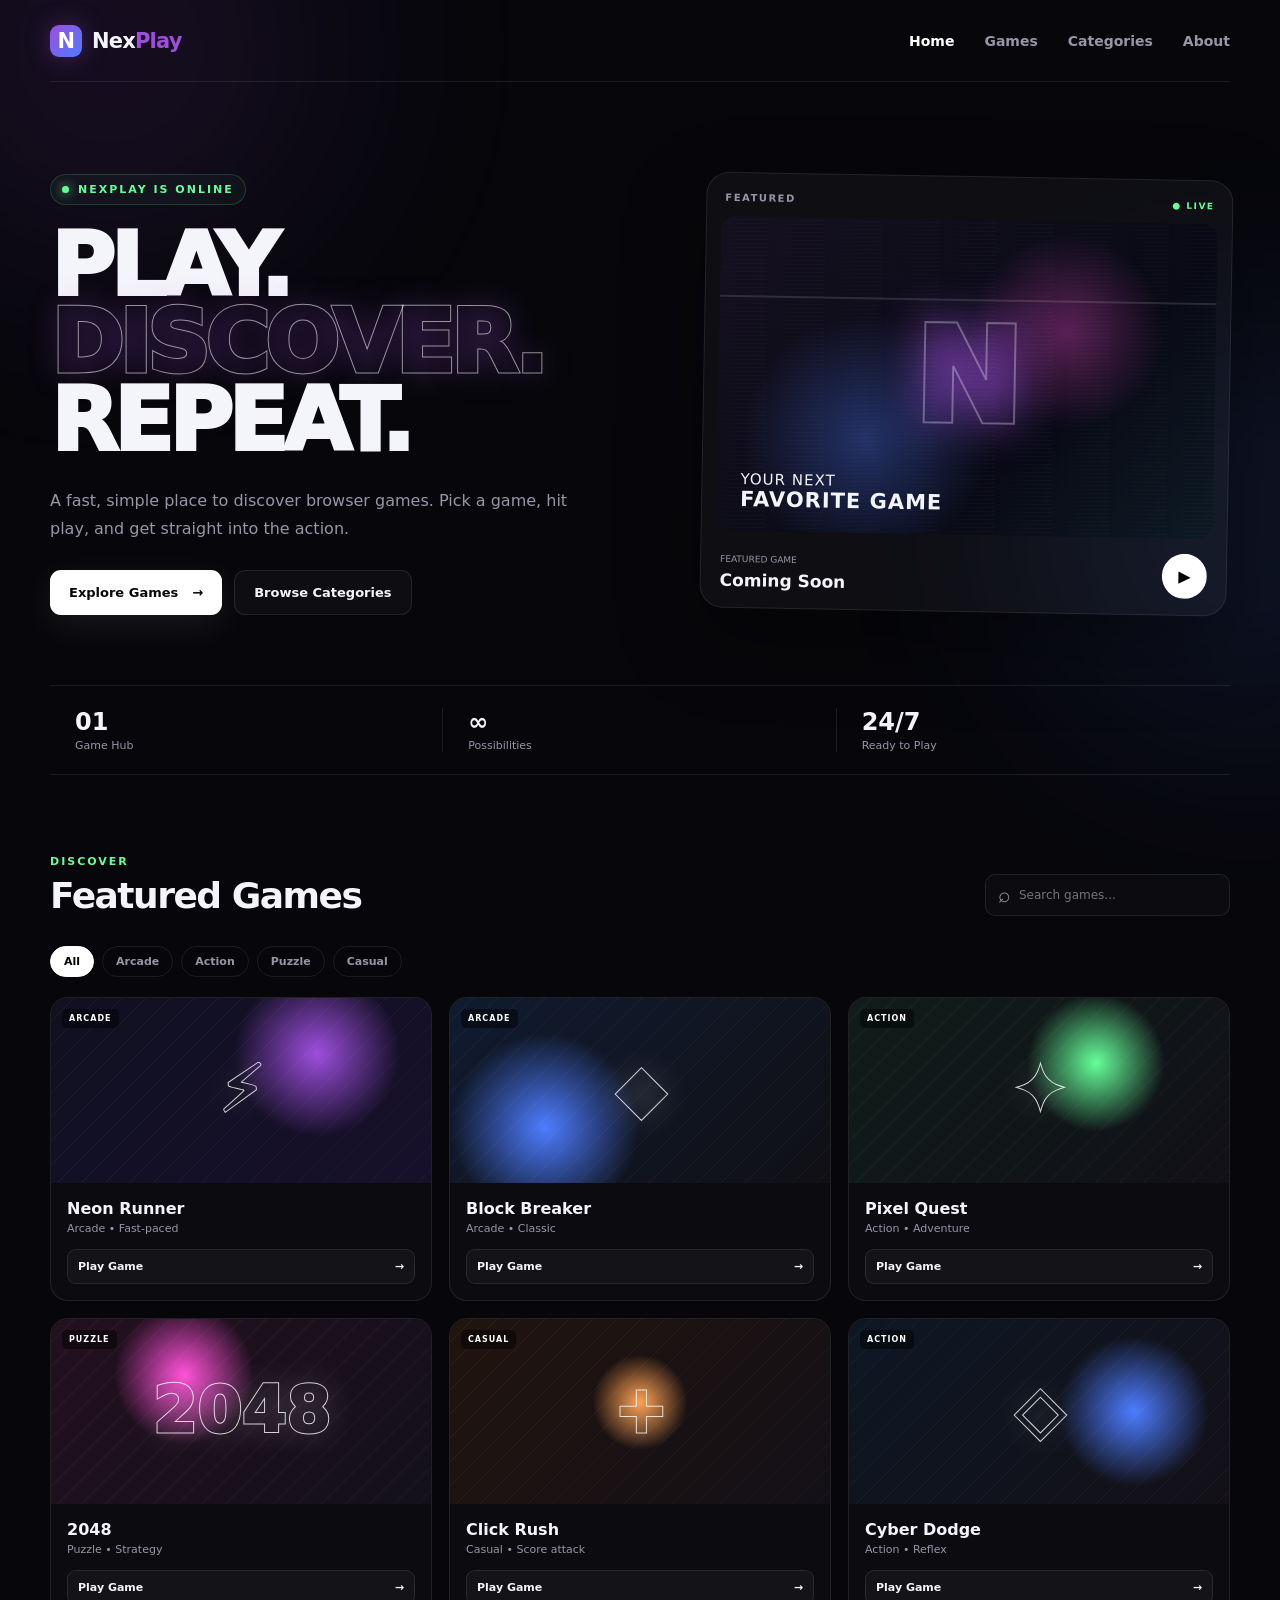
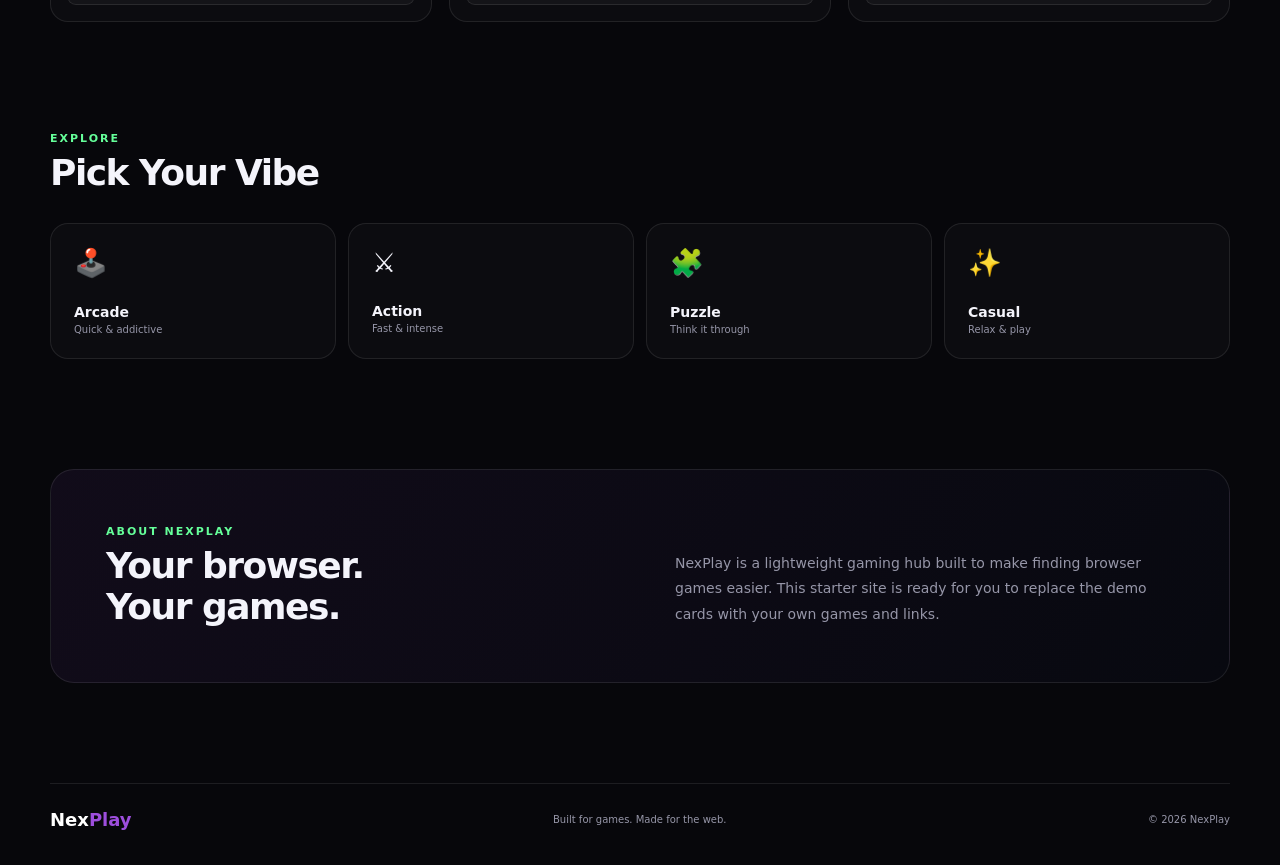
==== index.html @ cc11c714 "Add files via upload" ====
<!DOCTYPE html>
<html lang="en">
<head>
  <meta charset="UTF-8">
  <meta name="viewport" content="width=device-width, initial-scale=1.0">
  <meta name="description" content="NexPlay - a clean, fast browser gaming hub.">
  <title>NexPlay | Browser Games</title>
  <link rel="stylesheet" href="style.css">
</head>
<body>
  <div class="background-grid"></div>
  <div class="glow glow-one"></div>
  <div class="glow glow-two"></div>

  <header class="navbar">
    <a class="logo" href="#top" aria-label="NexPlay home">
      <span class="logo-mark">N</span>
      <span>Nex<span>Play</span></span>
    </a>

    <nav class="nav-links" aria-label="Main navigation">
      <a class="active" href="#top">Home</a>
      <a href="#games">Games</a>
      <a href="#categories">Categories</a>
      <a href="#about">About</a>
    </nav>

    <button class="mobile-menu" id="mobileMenu" aria-label="Open menu" aria-expanded="false">☰</button>
  </header>

  <main id="top">
    <section class="hero">
      <div class="hero-content">
        <div class="eyebrow"><span class="status-dot"></span> NEXPLAY IS ONLINE</div>
        <h1>PLAY.<br><span>DISCOVER.</span><br>REPEAT.</h1>
        <p>
          A fast, simple place to discover browser games.
          Pick a game, hit play, and get straight into the action.
        </p>
        <div class="hero-buttons">
          <a class="button primary" href="#games">Explore Games <span>→</span></a>
          <a class="button secondary" href="#categories">Browse Categories</a>
        </div>
      </div>

      <div class="hero-card">
        <div class="card-top">
          <span>FEATURED</span>
          <span class="live-pill">● LIVE</span>
        </div>
        <div class="hero-game-art">
          <div class="scanline"></div>
          <div class="pixel-n">N</div>
          <div class="hero-game-title">YOUR NEXT<br><strong>FAVORITE GAME</strong></div>
        </div>
        <div class="hero-card-bottom">
          <div>
            <small>FEATURED GAME</small>
            <h3>Coming Soon</h3>
          </div>
          <button class="play-circle" id="featuredButton" aria-label="Play featured game">▶</button>
        </div>
      </div>
    </section>

    <section class="stats">
      <div><strong>01</strong><span>Game Hub</span></div>
      <div><strong>∞</strong><span>Possibilities</span></div>
      <div><strong>24/7</strong><span>Ready to Play</span></div>
    </section>

    <section class="section" id="games">
      <div class="section-heading">
        <div>
          <p class="section-label">DISCOVER</p>
          <h2>Featured Games</h2>
        </div>
        <div class="search-wrap">
          <span>⌕</span>
          <input id="gameSearch" type="search" placeholder="Search games..." aria-label="Search games">
        </div>
      </div>

      <div class="filter-row" id="categories">
        <button class="filter active" data-category="all">All</button>
        <button class="filter" data-category="arcade">Arcade</button>
        <button class="filter" data-category="action">Action</button>
        <button class="filter" data-category="puzzle">Puzzle</button>
        <button class="filter" data-category="casual">Casual</button>
      </div>

      <div class="game-grid" id="gameGrid">
        <article class="game-card" data-title="Neon Runner" data-category="arcade action">
          <div class="game-thumbnail neon">
            <span class="game-icon">⚡</span>
            <span class="tag">ARCADE</span>
          </div>
          <div class="game-info">
            <h3>Neon Runner</h3>
            <p>Arcade • Fast-paced</p>
            <button class="card-button" data-game="Neon Runner">Play Game <span>→</span></button>
          </div>
        </article>

        <article class="game-card" data-title="Block Breaker" data-category="arcade">
          <div class="game-thumbnail blocks">
            <span class="game-icon">◆</span>
            <span class="tag">ARCADE</span>
          </div>
          <div class="game-info">
            <h3>Block Breaker</h3>
            <p>Arcade • Classic</p>
            <button class="card-button" data-game="Block Breaker">Play Game <span>→</span></button>
          </div>
        </article>

        <article class="game-card" data-title="Pixel Quest" data-category="action">
          <div class="game-thumbnail quest">
            <span class="game-icon">✦</span>
            <span class="tag">ACTION</span>
          </div>
          <div class="game-info">
            <h3>Pixel Quest</h3>
            <p>Action • Adventure</p>
            <button class="card-button" data-game="Pixel Quest">Play Game <span>→</span></button>
          </div>
        </article>

        <article class="game-card" data-title="2048" data-category="puzzle">
          <div class="game-thumbnail puzzle">
            <span class="game-icon">2048</span>
            <span class="tag">PUZZLE</span>
          </div>
          <div class="game-info">
            <h3>2048</h3>
            <p>Puzzle • Strategy</p>
            <button class="card-button" data-game="2048">Play Game <span>→</span></button>
          </div>
        </article>

        <article class="game-card" data-title="Click Rush" data-category="casual">
          <div class="game-thumbnail click">
            <span class="game-icon">+</span>
            <span class="tag">CASUAL</span>
          </div>
          <div class="game-info">
            <h3>Click Rush</h3>
            <p>Casual • Score attack</p>
            <button class="card-button" data-game="Click Rush">Play Game <span>→</span></button>
          </div>
        </article>

        <article class="game-card" data-title="Cyber Dodge" data-category="action arcade">
          <div class="game-thumbnail cyber">
            <span class="game-icon">◇</span>
            <span class="tag">ACTION</span>
          </div>
          <div class="game-info">
            <h3>Cyber Dodge</h3>
            <p>Action • Reflex</p>
            <button class="card-button" data-game="Cyber Dodge">Play Game <span>→</span></button>
          </div>
        </article>
      </div>

      <div class="no-results" id="noResults" hidden>
        <div>🔎</div>
        <h3>No games found</h3>
        <p>Try another search or category.</p>
      </div>
    </section>

    <section class="section categories-section">
      <div class="section-heading">
        <div>
          <p class="section-label">EXPLORE</p>
          <h2>Pick Your Vibe</h2>
        </div>
      </div>
      <div class="category-grid">
        <button class="category-card" data-category-jump="arcade"><span>🕹️</span><b>Arcade</b><small>Quick & addictive</small></button>
        <button class="category-card" data-category-jump="action"><span>⚔️</span><b>Action</b><small>Fast & intense</small></button>
        <button class="category-card" data-category-jump="puzzle"><span>🧩</span><b>Puzzle</b><small>Think it through</small></button>
        <button class="category-card" data-category-jump="casual"><span>✨</span><b>Casual</b><small>Relax & play</small></button>
      </div>
    </section>

    <section class="about" id="about">
      <div>
        <p class="section-label">ABOUT NEXPLAY</p>
        <h2>Your browser.<br>Your games.</h2>
      </div>
      <p>
        NexPlay is a lightweight gaming hub built to make finding browser games
        easier. This starter site is ready for you to replace the demo cards
        with your own games and links.
      </p>
    </section>
  </main>

  <footer>
    <div class="footer-logo">Nex<span>Play</span></div>
    <p>Built for games. Made for the web.</p>
    <span>© <span id="year"></span> NexPlay</span>
  </footer>

  <div class="toast" id="toast" role="status" aria-live="polite"></div>

  <script src="script.js"></script>
</body>
</html>
---- style.css ----
:root {
  --bg: #07070b;
  --panel: #0e0e15;
  --panel-2: #12121b;
  --text: #f4f4fb;
  --muted: #9696a8;
  --line: rgba(255,255,255,.09);
  --purple: #9d4edd;
  --blue: #4d7cff;
  --green: #65ff9a;
  --pink: #ff4fd8;
  --radius: 18px;
}

* { box-sizing: border-box; margin: 0; padding: 0; }

html { scroll-behavior: smooth; }

body {
  min-height: 100vh;
  background: var(--bg);
  color: var(--text);
  font-family: Inter, ui-sans-serif, system-ui, -apple-system, BlinkMacSystemFont, "Segoe UI", sans-serif;
  overflow-x: hidden;
}

button, input { font: inherit; }
button { color: inherit; }

.background-grid {
  position: fixed;
  inset: 0;
  z-index: -5;
  opacity: .22;
  background-image:
    linear-gradient(rgba(255,255,255,.035) 1px, transparent 1px),
    linear-gradient(90deg, rgba(255,255,255,.035) 1px, transparent 1px);
  background-size: 45px 45px;
  mask-image: linear-gradient(to bottom, black, transparent 80%);
}

.glow {
  position: fixed;
  width: 420px;
  height: 420px;
  border-radius: 50%;
  filter: blur(120px);
  opacity: .12;
  pointer-events: none;
  z-index: -4;
}

.glow-one { background: var(--purple); top: -160px; left: -100px; }
.glow-two { background: var(--blue); top: 35%; right: -180px; }

.navbar {
  width: min(1180px, calc(100% - 40px));
  margin: 0 auto;
  height: 82px;
  display: flex;
  align-items: center;
  justify-content: space-between;
  border-bottom: 1px solid var(--line);
}

.logo {
  display: flex;
  align-items: center;
  gap: 10px;
  color: var(--text);
  text-decoration: none;
  font-size: 21px;
  font-weight: 900;
  letter-spacing: -.8px;
}

.logo > span:last-child span,
.footer-logo span { color: var(--purple); }

.logo-mark {
  display: grid;
  place-items: center;
  width: 32px;
  height: 32px;
  border-radius: 9px;
  background: linear-gradient(135deg, var(--purple), var(--blue));
  color: white;
  box-shadow: 0 0 25px rgba(157,78,221,.35);
}

.nav-links { display: flex; gap: 30px; }

.nav-links a {
  color: var(--muted);
  text-decoration: none;
  font-size: 14px;
  font-weight: 700;
  transition: .2s ease;
}

.nav-links a:hover,
.nav-links a.active { color: white; }

.mobile-menu {
  display: none;
  border: 0;
  background: transparent;
  font-size: 24px;
  cursor: pointer;
}

.hero {
  width: min(1180px, calc(100% - 40px));
  margin: 0 auto;
  padding: 92px 0 70px;
  min-height: 600px;
  display: grid;
  grid-template-columns: 1.05fr .95fr;
  gap: 70px;
  align-items: center;
}

.eyebrow, .section-label {
  color: var(--green);
  font-size: 11px;
  font-weight: 900;
  letter-spacing: 2px;
}

.eyebrow {
  display: inline-flex;
  gap: 9px;
  align-items: center;
  padding: 8px 11px;
  border: 1px solid rgba(101,255,154,.18);
  background: rgba(101,255,154,.04);
  border-radius: 999px;
}

.status-dot {
  width: 7px;
  height: 7px;
  background: var(--green);
  border-radius: 50%;
  box-shadow: 0 0 12px var(--green);
}

.hero h1 {
  margin-top: 22px;
  font-size: clamp(54px, 7vw, 88px);
  line-height: .88;
  letter-spacing: -5px;
  font-weight: 950;
}

.hero h1 span {
  color: transparent;
  -webkit-text-stroke: 1px rgba(255,255,255,.55);
  text-shadow: 0 0 30px rgba(157,78,221,.25);
}

.hero-content > p {
  max-width: 560px;
  color: var(--muted);
  line-height: 1.7;
  margin: 28px 0;
  font-size: 16px;
}

.hero-buttons { display: flex; gap: 12px; flex-wrap: wrap; }

.button {
  display: inline-flex;
  align-items: center;
  gap: 14px;
  padding: 14px 19px;
  border-radius: 11px;
  text-decoration: none;
  font-size: 13px;
  font-weight: 850;
  transition: transform .2s, box-shadow .2s;
}

.button:hover { transform: translateY(-2px); }

.button.primary {
  background: white;
  color: #08080b;
  box-shadow: 0 10px 35px rgba(255,255,255,.08);
}

.button.secondary {
  border: 1px solid var(--line);
  color: var(--text);
  background: rgba(255,255,255,.03);
}

.hero-card {
  padding: 14px;
  border: 1px solid var(--line);
  background: rgba(255,255,255,.035);
  border-radius: 23px;
  box-shadow: 0 30px 80px rgba(0,0,0,.35);
  transform: rotate(1deg);
}

.card-top, .hero-card-bottom {
  display: flex;
  justify-content: space-between;
  align-items: center;
}

.card-top {
  padding: 5px 4px 13px;
  color: var(--muted);
  font-size: 10px;
  font-weight: 900;
  letter-spacing: 1.5px;
}

.live-pill {
  color: var(--green);
  font-size: 9px;
}

.hero-game-art {
  height: 315px;
  border-radius: 15px;
  position: relative;
  overflow: hidden;
  display: grid;
  place-items: center;
  background:
    radial-gradient(circle at 70% 35%, rgba(255,79,216,.32), transparent 24%),
    radial-gradient(circle at 30% 70%, rgba(77,124,255,.34), transparent 30%),
    linear-gradient(135deg, #151020, #090a15 65%, #0d1a24);
}

.hero-game-art::before {
  content: "";
  position: absolute;
  inset: 0;
  background: repeating-linear-gradient(0deg, transparent 0 3px, rgba(255,255,255,.025) 4px);
}

.scanline {
  position: absolute;
  width: 100%;
  height: 2px;
  top: 25%;
  background: rgba(255,255,255,.12);
  animation: scan 4s linear infinite;
}

@keyframes scan {
  from { transform: translateY(-100px); }
  to { transform: translateY(250px); }
}

.pixel-n {
  font-size: 130px;
  line-height: 1;
  font-weight: 950;
  color: transparent;
  -webkit-text-stroke: 2px rgba(255,255,255,.3);
  text-shadow: 0 0 45px rgba(157,78,221,.7);
}

.hero-game-title {
  position: absolute;
  left: 24px;
  bottom: 20px;
  font-size: 15px;
  line-height: 1.1;
  letter-spacing: 1px;
}

.hero-game-title strong { font-size: 21px; }

.hero-card-bottom { padding: 15px 5px 2px; }
.hero-card-bottom small { color: var(--muted); font-size: 9px; }
.hero-card-bottom h3 { margin-top: 4px; font-size: 17px; }

.play-circle {
  width: 45px;
  height: 45px;
  border: 1px solid var(--line);
  border-radius: 50%;
  background: white;
  color: black;
  cursor: pointer;
  transition: .2s;
}

.play-circle:hover { transform: scale(1.07); }

.stats {
  width: min(1180px, calc(100% - 40px));
  margin: 0 auto 80px;
  padding: 22px 0;
  border-top: 1px solid var(--line);
  border-bottom: 1px solid var(--line);
  display: grid;
  grid-template-columns: repeat(3, 1fr);
}

.stats div {
  display: flex;
  flex-direction: column;
  gap: 3px;
  padding: 0 25px;
  border-right: 1px solid var(--line);
}

.stats div:last-child { border: 0; }
.stats strong { font-size: 24px; }
.stats span { color: var(--muted); font-size: 11px; }

.section {
  width: min(1180px, calc(100% - 40px));
  margin: 0 auto 110px;
}

.section-heading {
  display: flex;
  justify-content: space-between;
  align-items: end;
  gap: 20px;
  margin-bottom: 30px;
}

.section-label { margin-bottom: 7px; }
.section h2, .about h2 { font-size: 36px; letter-spacing: -1.5px; }

.search-wrap {
  width: 245px;
  height: 42px;
  display: flex;
  align-items: center;
  gap: 8px;
  padding: 0 12px;
  border: 1px solid var(--line);
  background: rgba(255,255,255,.025);
  border-radius: 10px;
}

.search-wrap span { color: var(--muted); font-size: 21px; }
.search-wrap input {
  width: 100%;
  border: 0;
  outline: 0;
  color: white;
  background: transparent;
  font-size: 12px;
}

.filter-row {
  display: flex;
  gap: 8px;
  flex-wrap: wrap;
  margin-bottom: 20px;
}

.filter {
  border: 1px solid var(--line);
  background: transparent;
  color: var(--muted);
  padding: 8px 13px;
  border-radius: 999px;
  cursor: pointer;
  font-size: 11px;
  font-weight: 800;
  transition: .2s;
}

.filter:hover, .filter.active {
  background: white;
  color: black;
  border-color: white;
}

.game-grid {
  display: grid;
  grid-template-columns: repeat(3, 1fr);
  gap: 17px;
}

.game-card {
  overflow: hidden;
  border: 1px solid var(--line);
  border-radius: var(--radius);
  background: rgba(255,255,255,.025);
  transition: transform .25s, border-color .25s, background .25s;
}

.game-card:hover {
  transform: translateY(-5px);
  border-color: rgba(157,78,221,.4);
  background: rgba(255,255,255,.045);
}

.game-thumbnail {
  height: 185px;
  position: relative;
  overflow: hidden;
  display: grid;
  place-items: center;
}

.game-thumbnail::after {
  content: "";
  position: absolute;
  inset: 0;
  background: repeating-linear-gradient(135deg, transparent 0 15px, rgba(255,255,255,.025) 16px 17px);
}

.game-thumbnail.neon { background: radial-gradient(circle at 70% 30%, #9d4edd, transparent 28%), linear-gradient(135deg,#101021,#17102b); }
.game-thumbnail.blocks { background: radial-gradient(circle at 25% 70%, #4d7cff, transparent 30%), linear-gradient(135deg,#101b30,#101015); }
.game-thumbnail.quest { background: radial-gradient(circle at 65% 35%, #65ff9a, transparent 25%), linear-gradient(135deg,#101d1a,#111017); }
.game-thumbnail.puzzle { background: radial-gradient(circle at 35% 30%, #ff4fd8, transparent 25%), linear-gradient(135deg,#24101f,#13101c); }
.game-thumbnail.click { background: radial-gradient(circle at 50% 45%, #ff9e4d, transparent 22%), linear-gradient(135deg,#21140e,#131017); }
.game-thumbnail.cyber { background: radial-gradient(circle at 75% 50%, #4d7cff, transparent 25%), linear-gradient(135deg,#0d1724,#131017); }

.game-icon {
  position: relative;
  z-index: 1;
  font-size: 64px;
  font-weight: 950;
  color: transparent;
  -webkit-text-stroke: 1px rgba(255,255,255,.8);
  text-shadow: 0 0 35px rgba(255,255,255,.15);
}

.tag {
  position: absolute;
  z-index: 2;
  top: 11px;
  left: 11px;
  padding: 5px 7px;
  border-radius: 5px;
  background: rgba(0,0,0,.45);
  backdrop-filter: blur(8px);
  color: white;
  font-size: 8px;
  font-weight: 900;
  letter-spacing: 1px;
}

.game-info { padding: 16px; }
.game-info h3 { font-size: 16px; }
.game-info p { margin-top: 4px; color: var(--muted); font-size: 11px; }

.card-button {
  width: 100%;
  margin-top: 14px;
  border: 1px solid var(--line);
  background: rgba(255,255,255,.035);
  border-radius: 9px;
  padding: 10px;
  cursor: pointer;
  font-size: 11px;
  font-weight: 800;
  text-align: left;
  transition: .2s;
}

.card-button span { float: right; }
.card-button:hover { background: white; color: black; }

.no-results {
  text-align: center;
  padding: 70px 20px;
  border: 1px dashed var(--line);
  border-radius: var(--radius);
}

.no-results div { font-size: 35px; }
.no-results h3 { margin-top: 10px; }
.no-results p { color: var(--muted); margin-top: 5px; }

.categories-section { margin-bottom: 110px; }

.category-grid {
  display: grid;
  grid-template-columns: repeat(4, 1fr);
  gap: 12px;
}

.category-card {
  text-align: left;
  padding: 23px;
  border: 1px solid var(--line);
  background: rgba(255,255,255,.025);
  border-radius: var(--radius);
  cursor: pointer;
  transition: .2s;
}

.category-card:hover {
  transform: translateY(-3px);
  border-color: rgba(101,255,154,.3);
}

.category-card span { font-size: 27px; display: block; margin-bottom: 25px; }
.category-card b { display: block; font-size: 14px; }
.category-card small { display: block; color: var(--muted); margin-top: 4px; font-size: 10px; }

.about {
  width: min(1180px, calc(100% - 40px));
  margin: 0 auto 100px;
  padding: 55px;
  display: grid;
  grid-template-columns: 1fr 1fr;
  gap: 70px;
  border: 1px solid var(--line);
  border-radius: 24px;
  background: linear-gradient(120deg, rgba(157,78,221,.07), rgba(77,124,255,.025));
}

.about > p {
  align-self: end;
  color: var(--muted);
  line-height: 1.8;
  font-size: 14px;
}

footer {
  width: min(1180px, calc(100% - 40px));
  margin: 0 auto;
  padding: 25px 0 35px;
  border-top: 1px solid var(--line);
  display: flex;
  align-items: center;
  justify-content: space-between;
  color: var(--muted);
  font-size: 10px;
}

.footer-logo { color: white; font-size: 18px; font-weight: 900; }

.toast {
  position: fixed;
  left: 50%;
  bottom: 25px;
  transform: translate(-50%, 100px);
  padding: 12px 17px;
  border: 1px solid var(--line);
  background: #12121a;
  border-radius: 10px;
  color: white;
  font-size: 12px;
  opacity: 0;
  transition: .3s;
  z-index: 20;
}

.toast.show {
  transform: translate(-50%, 0);
  opacity: 1;
}

@media (max-width: 850px) {
  .nav-links {
    display: none;
    position: absolute;
    top: 72px;
    right: 20px;
    padding: 15px;
    flex-direction: column;
    background: #0c0c12;
    border: 1px solid var(--line);
    border-radius: 12px;
    z-index: 10;
  }

  .nav-links.open { display: flex; }
  .mobile-menu { display: block; }

  .hero {
    grid-template-columns: 1fr;
    gap: 45px;
    padding-top: 65px;
  }

  .hero-card { max-width: 600px; width: 100%; margin: auto; }
  .game-grid { grid-template-columns: repeat(2, 1fr); }
  .category-grid { grid-template-columns: repeat(2, 1fr); }
  .about { grid-template-columns: 1fr; gap: 25px; }
}

@media (max-width: 560px) {
  .navbar, .hero, .section, .stats, .about, footer { width: min(100% - 28px, 1180px); }
  .hero h1 { font-size: 56px; letter-spacing: -3px; }
  .hero-game-art { height: 250px; }
  .stats { grid-template-columns: 1fr; gap: 15px; }
  .stats div { border-right: 0; padding: 0; }
  .section-heading { align-items: start; flex-direction: column; }
  .search-wrap { width: 100%; }
  .game-grid, .category-grid { grid-template-columns: 1fr; }
  .about { padding: 30px; }
  footer { flex-direction: column; gap: 10px; text-align: center; }
}
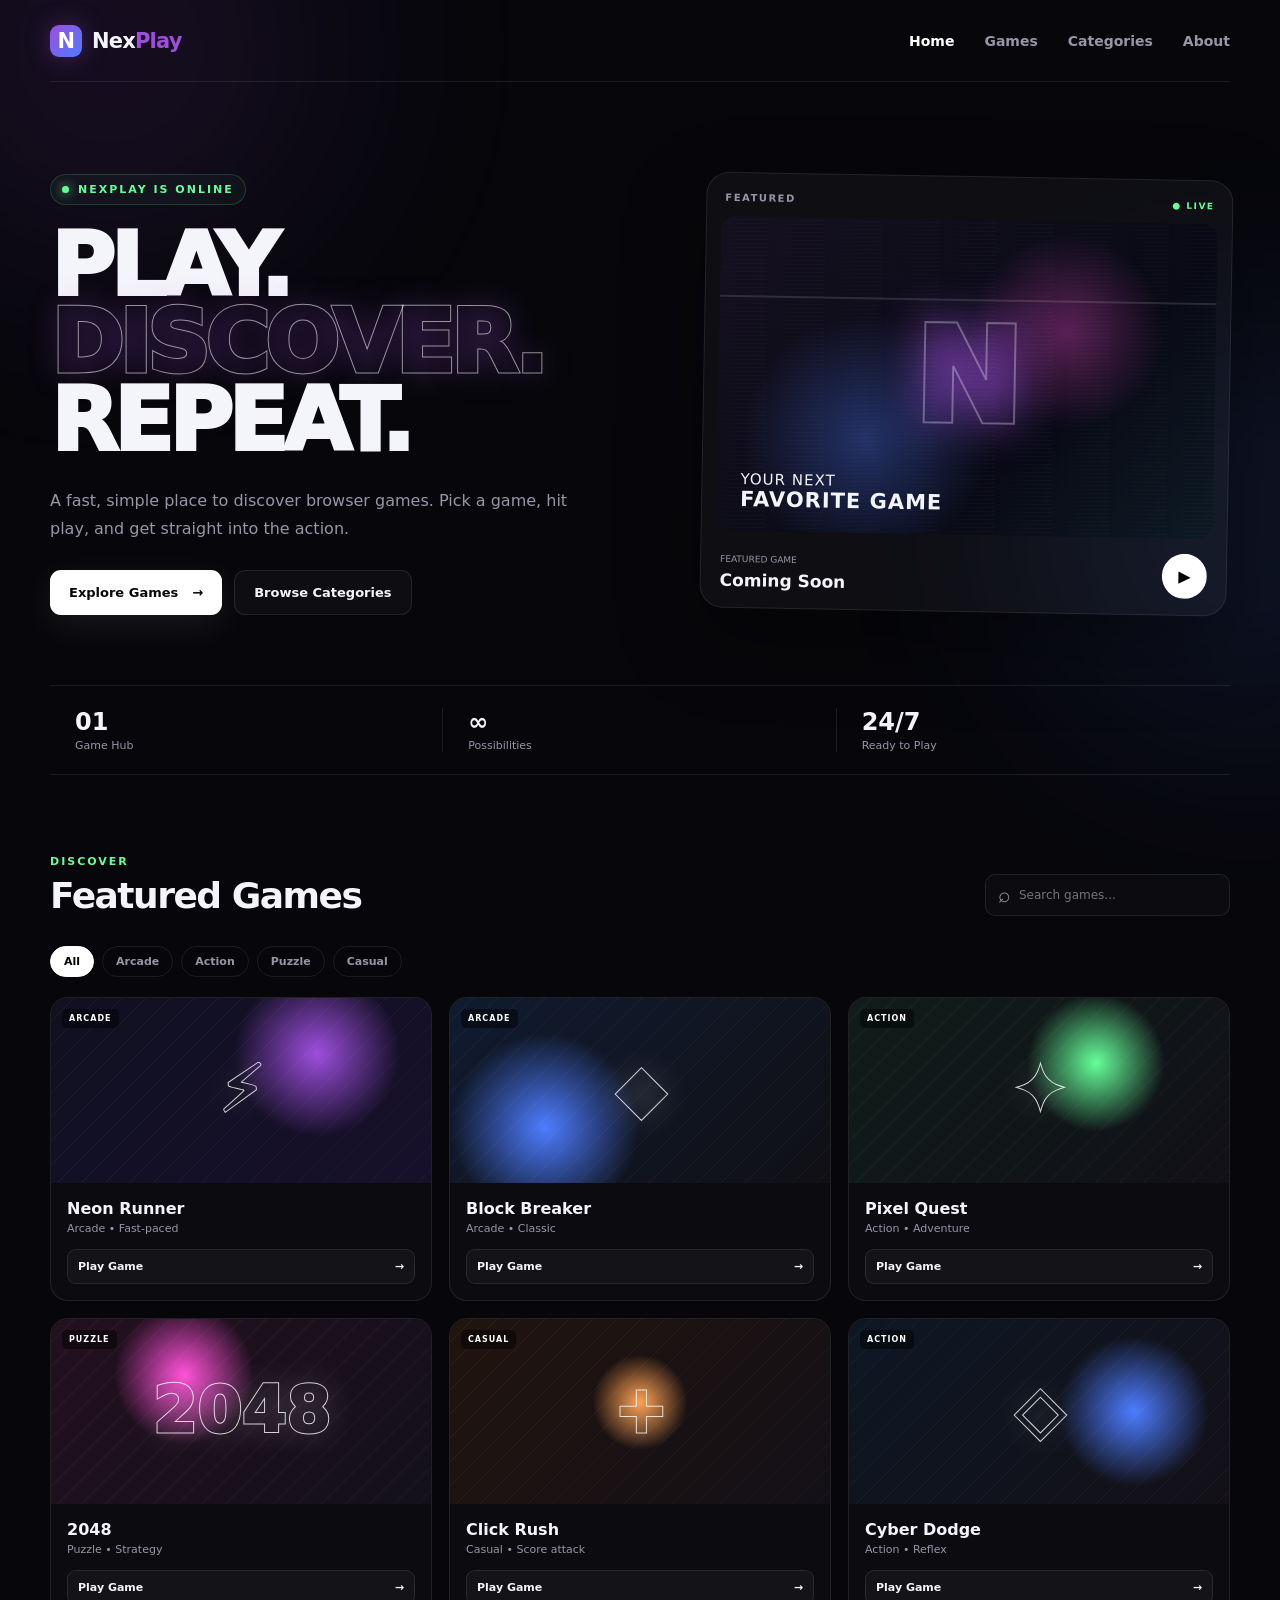
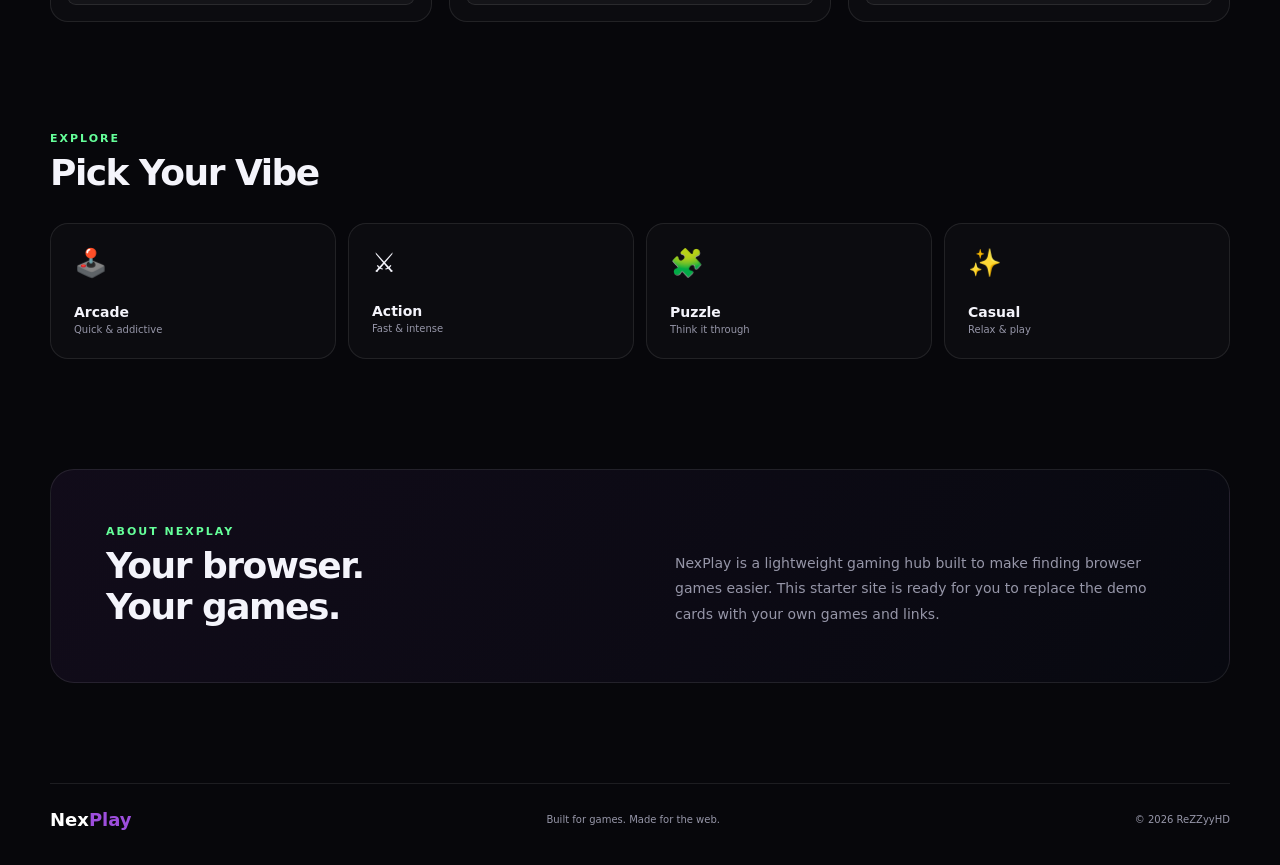
==== commit da3c05bd: "Update index.html" ====
--- a/index.html
+++ b/index.html
@@ -201,7 +201,7 @@
   <footer>
     <div class="footer-logo">Nex<span>Play</span></div>
     <p>Built for games. Made for the web.</p>
-    <span>© <span id="year"></span> NexPlay</span>
+    <span>© <span id="year"></span> ReZZyyHD</span>
   </footer>
 
   <div class="toast" id="toast" role="status" aria-live="polite"></div>
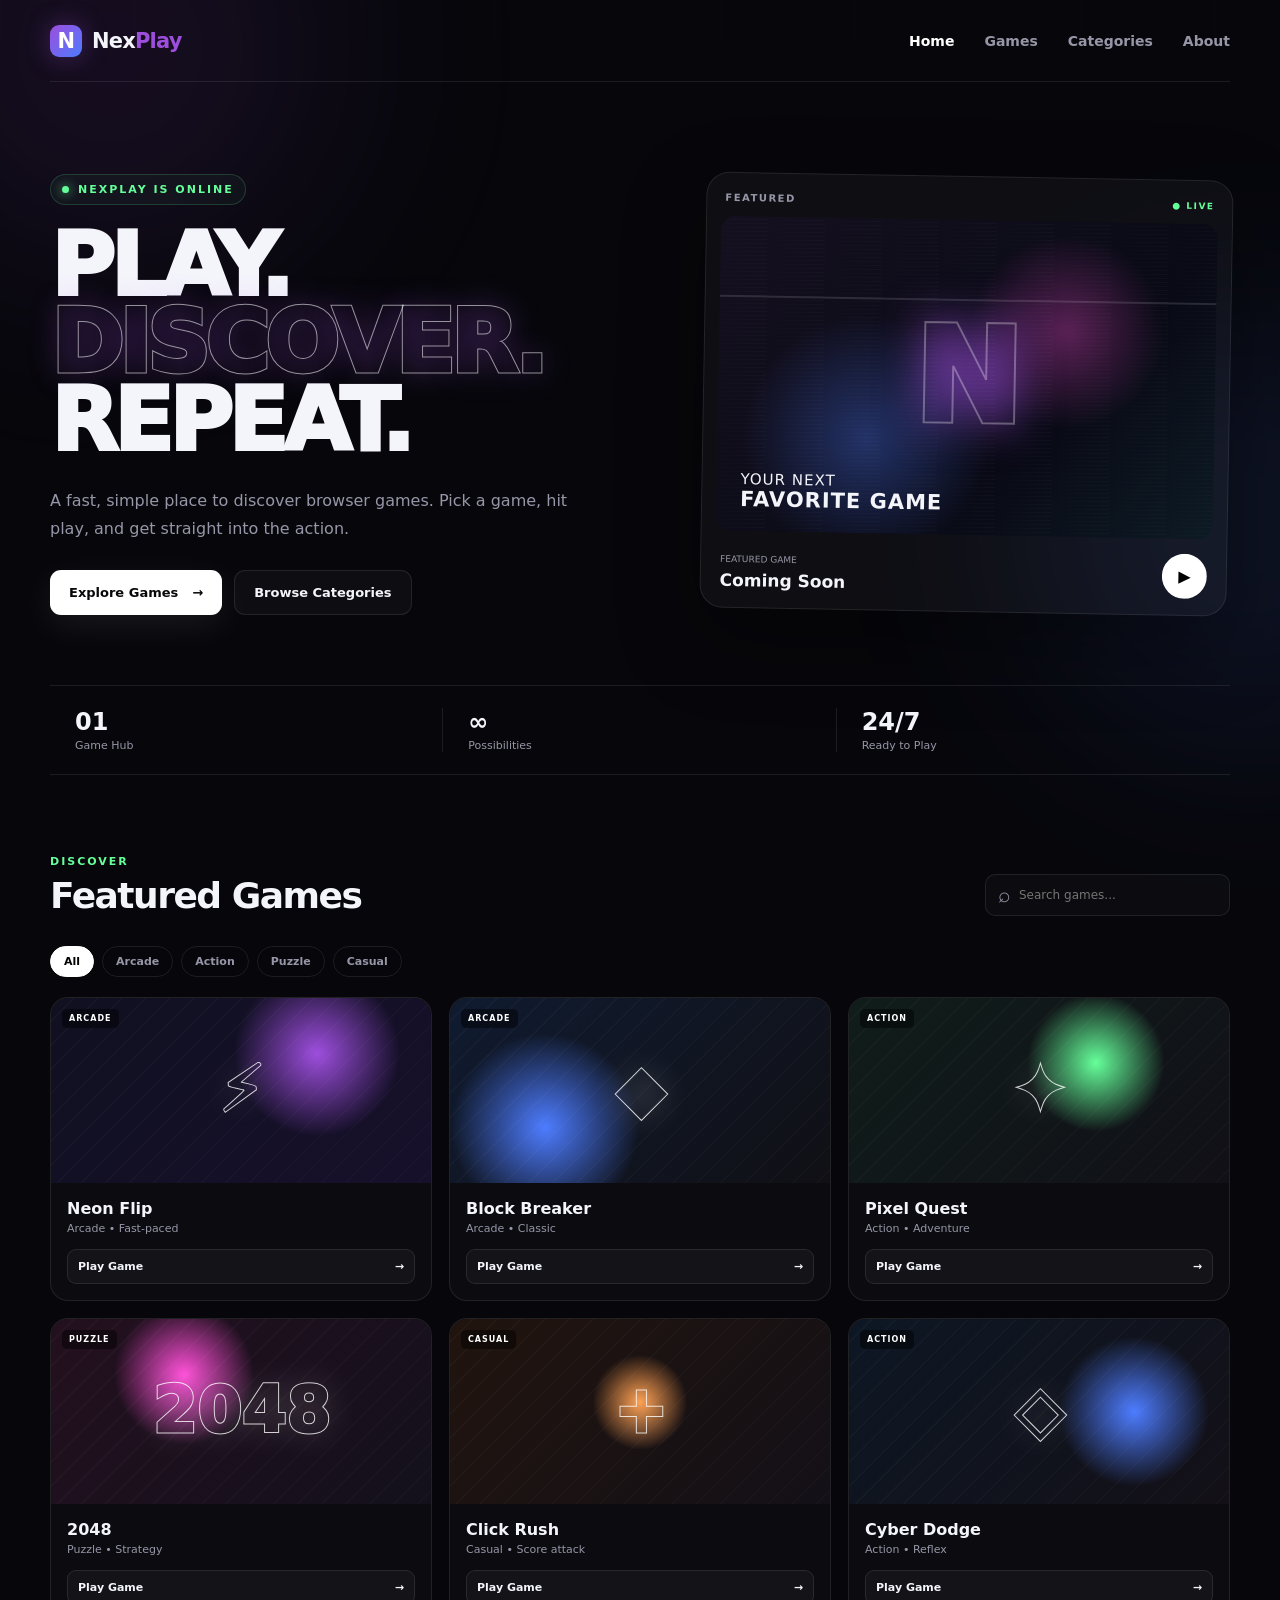
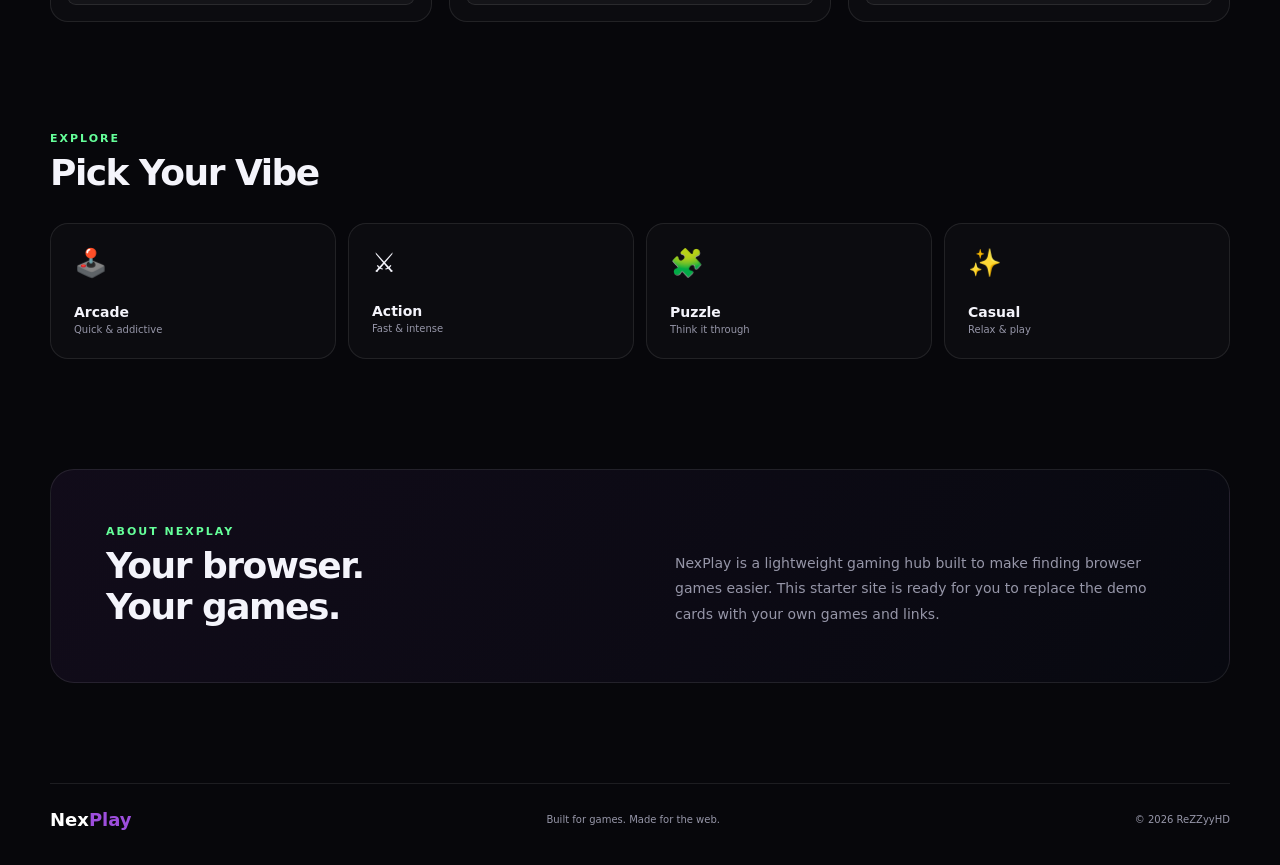
==== commit d2b537a6: "Update index.html" ====
--- a/index.html
+++ b/index.html
@@ -96,7 +96,7 @@
             <span class="tag">ARCADE</span>
           </div>
           <div class="game-info">
-            <h3>Neon Runner</h3>
+            <h3>Neon Flip</h3>
             <p>Arcade • Fast-paced</p>
             <button class="card-button" data-game="Neon Runner">Play Game <span>→</span></button>
           </div>
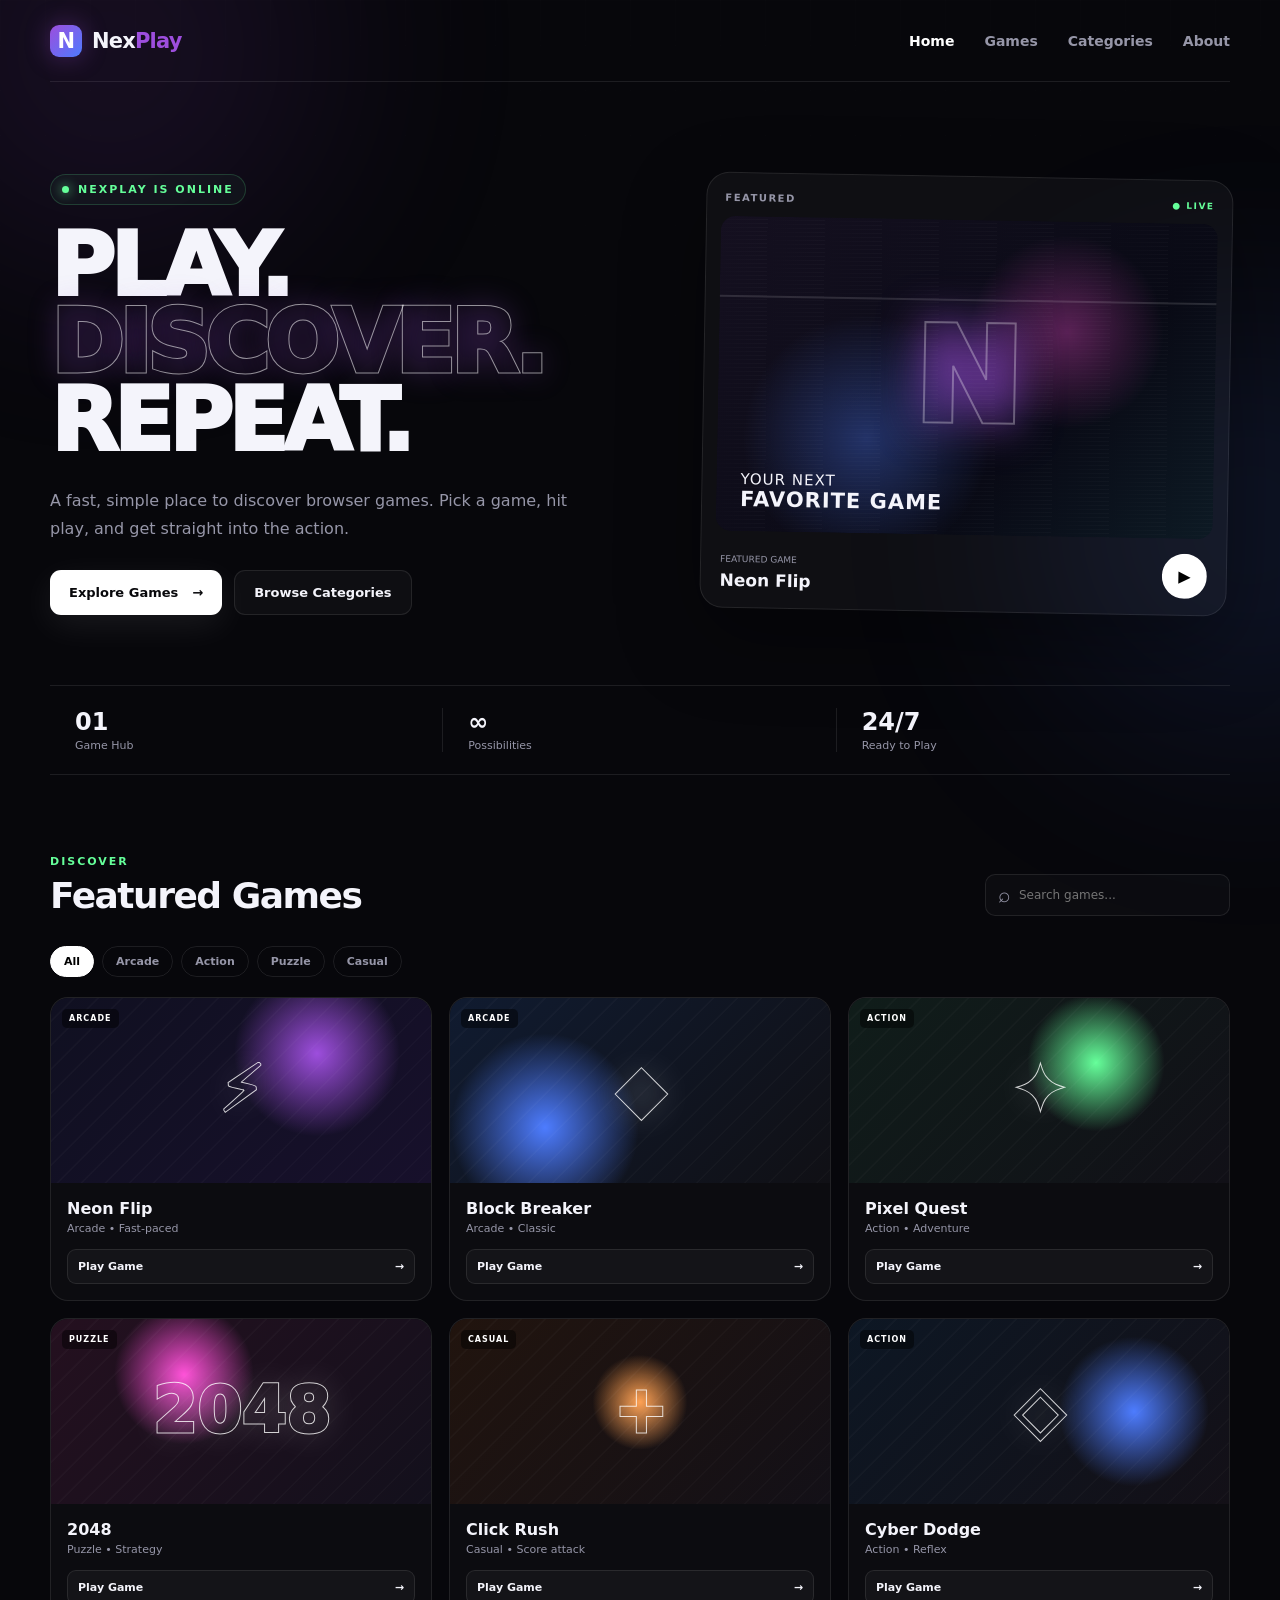
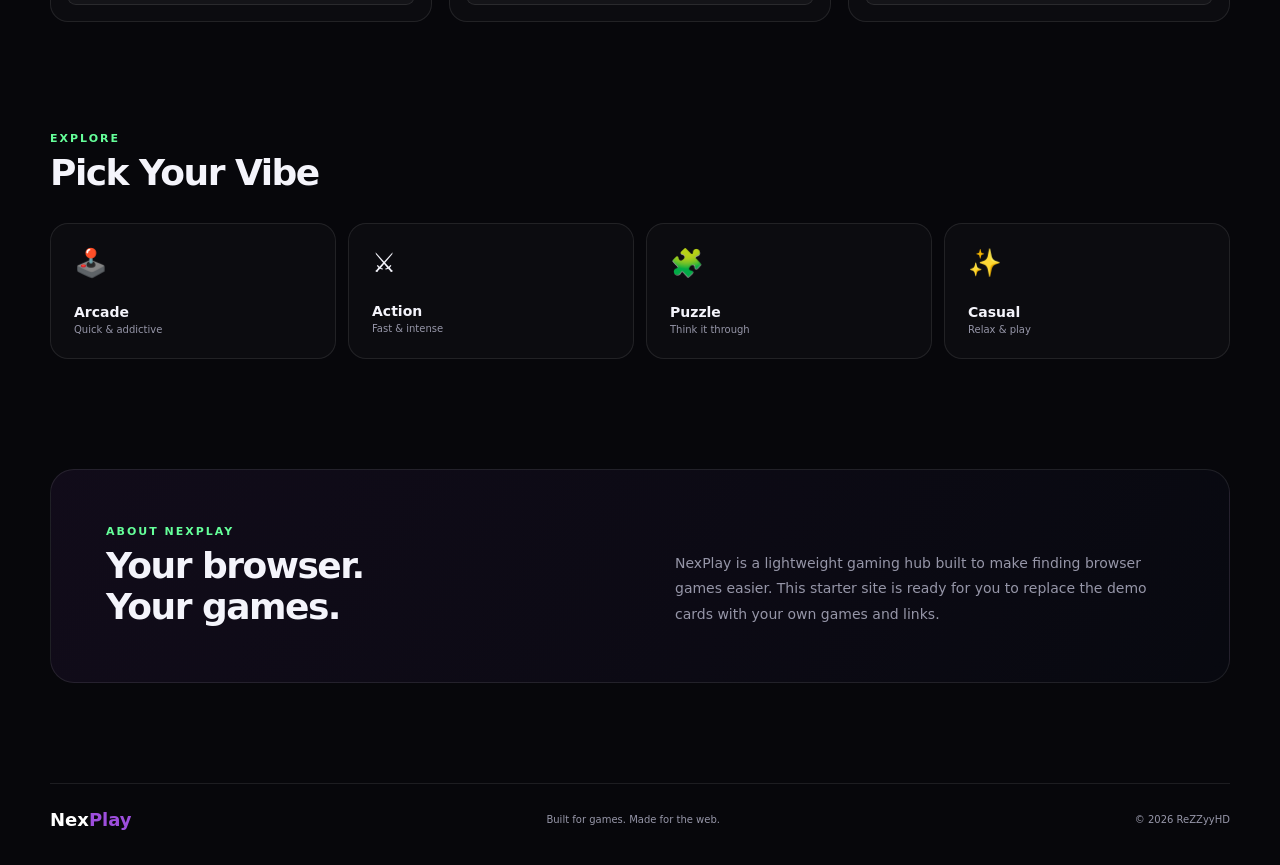
==== commit 3b9d0cd6: "Update index.html" ====
--- a/index.html
+++ b/index.html
@@ -56,9 +56,9 @@
         <div class="hero-card-bottom">
           <div>
             <small>FEATURED GAME</small>
-            <h3>Coming Soon</h3>
-          </div>
-          <button class="play-circle" id="featuredButton" aria-label="Play featured game">▶</button>
+            <h3>Neon Flip</h3>
+          </div>
+          <button class="play-circle" id="featuredButton" aria-label="Play Neon Flip" onclick="location.href='NeonFlip.html'">▶</button>
         </div>
       </div>
     </section>
@@ -90,7 +90,7 @@
       </div>
 
       <div class="game-grid" id="gameGrid">
-        <article class="game-card" data-title="Neon Runner" data-category="arcade action">
+        <article class="game-card" data-title="Neon Flip" data-category="arcade action">
           <div class="game-thumbnail neon">
             <span class="game-icon">⚡</span>
             <span class="tag">ARCADE</span>
@@ -98,7 +98,7 @@
           <div class="game-info">
             <h3>Neon Flip</h3>
             <p>Arcade • Fast-paced</p>
-            <button class="card-button" data-game="Neon Runner">Play Game <span>→</span></button>
+            <button class="card-button" data-game="NeonFlip" onclick="location.href='NeonFlip.html'">Play Game <span>→</span></button>
           </div>
         </article>
 
